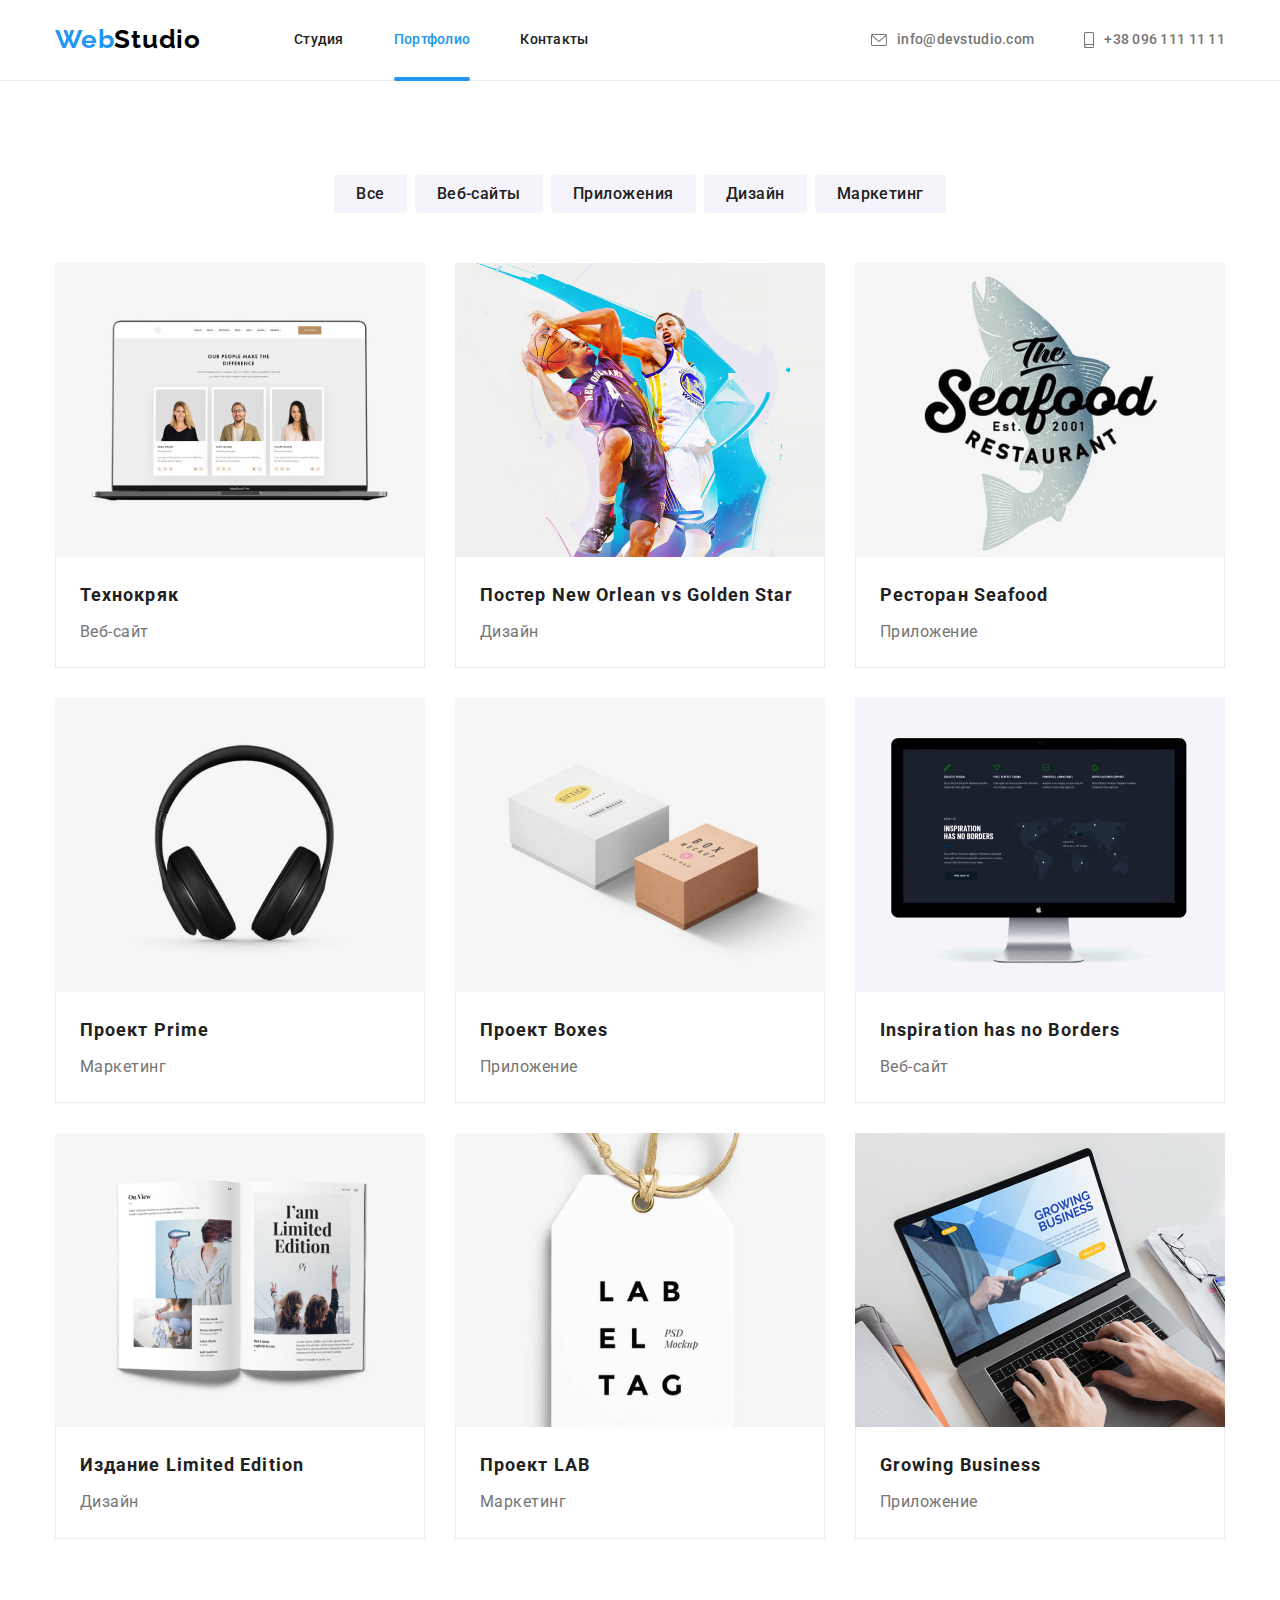
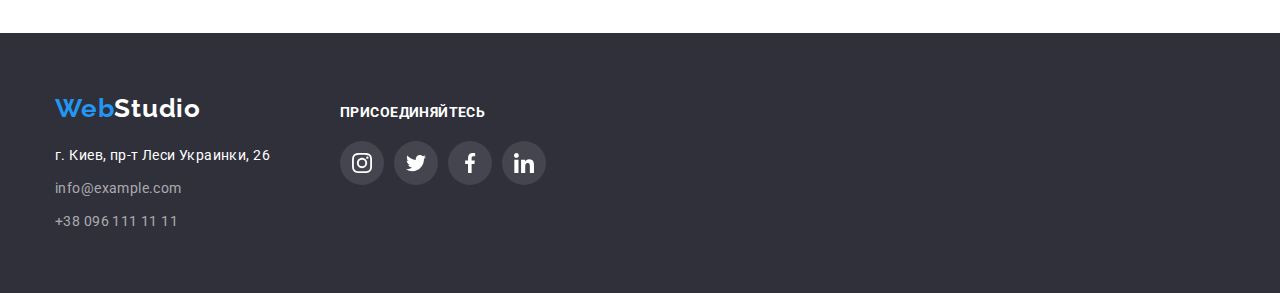
==== portfolio.html @ 6345ece2 "Оформляє форму" ====
<!DOCTYPE html>
<html lang="ru">
  <head>
    <meta charset="UTF-8" />
    <meta http-equiv="X-UA-Compatible" content="IE=edge" />
    <meta name="viewport" content="width=device-width, initial-scale=1.0" />
    <title>Document</title>
    <link rel="preconnect" href="https://fonts.googleapis.com" />
    <link rel="preconnect" href="https://fonts.gstatic.com" crossorigin />
    <link
      href="https://fonts.googleapis.com/css2?family=Raleway:wght@700&family=Roboto:wght@400;500;700;900&display=swap"
      rel="stylesheet"
    />
    <link
      rel="stylesheet"
      href="https://cdnjs.cloudflare.com/ajax/libs/modern-normalize/1.1.0/modern-normalize.min.css"
    />
    <link rel="stylesheet" href="./css/styles.css" />
  </head>
  <body>
    <!-- Шапка -->
    <header class="header">
      <div class="container flex-container">
        <nav class="header-nav">
          <a class="header-logo" href="./index.html">
            <span class="logo-blue">Web</span><span class="logo-black">Studio</span></a
          >
          <ul class="site-nav">
            <li class="item"><a href="./index.html" class="site-nav-link">Студия</a></li>
            <li class="item"><a href="./portfolio.html" class="site-nav-link current">Портфолио</a></li>
            <li class="item"><a href="" class="site-nav-link">Контакты</a></li>
          </ul>
        </nav>
        <ul class="nav-link">
          <li class="item">
            <a href="mailto:info@devstudio.com" class="nav-link-list">
               <svg class="icon-envelope" width="16" height="12">
                  <use href="./images/icons.svg#icon-icon-envelope"></use>
              </svg>info@devstudio.com</a>
          </li>
          <li class="item">
            <a href="tel:+380961111111" class="nav-link-list">
               <svg class="icon-smartphone" width="10" height="16">
              <use href="./images/icons.svg#icon-icon-smartphone"></use>
            </svg>+38 096 111 11 11</a>
          </li>
        </ul>
      </div>
    </header>
    <!-- Фільтр -->
    <main>
      <section class="filter">
        <div class="container">
          <h1 class="visually-hidden">Портфоліо</h1>
          <ul class="filter-list">
            <li class="filter-item"><button type="button" class="filter-buttom">Все</button></li>
            <li class="filter-item">
              <button type="button" class="filter-buttom">Веб-сайты</button>
            </li>
            <li class="filter-item">
              <button type="button" class="filter-buttom">Приложения</button>
            </li>
            <li class="filter-item"><button type="button" class="filter-buttom">Дизайн</button></li>
            <li class="filter-item">
              <button type="button" class="filter-buttom">Маркетинг</button>
            </li>
          </ul>
          <ul class="pictures">
            <li class="pictures-item">
              <a href="" class="cards-link">
                 <div class="card-thumb">
                <img src="./images/project_1.jpg" alt="Фото коллег" width="370" />
                <p class="pictures-top-text">Ресурс предлагает комплексные предложения с разным уровнем функционала и сервисов. Все это позволит посетителю получить исчерпывающие сведения  о компании или частном лице.</p>
              </div>
              <div class="heading">
                <h2 class="pictures-title">Технокряк</h2>
                <p class="pictures-text">Веб-сайт</p>
              </div>
              </a>
            </li>

            <li class="pictures-item">
              <a href="" class="cards-link">
              <div class="card-thumb">
                <img src="./images/project_2.jpg" alt="Постер" width="370" />
                 <p class="pictures-top-text">Ресурс предлагает комплексные предложения с разным уровнем функционала и сервисов. Все это позволит посетителю получить исчерпывающие сведения  о компании или частном лице.</p>
              </div>
              <div class="heading">
                <h2 class="pictures-title">Постер New Orlean vs Golden Star</h2>
                <p class="pictures-text">Дизайн</p>
              </div>
              </a>
             </li>

            <li class="pictures-item">
              <a href="" class="cards-link">
                <div class="card-thumb">
                <img src="./images/project_3.jpg" alt="Назва ресторану" width="370" />
                 <p class="pictures-top-text">Ресурс предлагает комплексные предложения с разным уровнем функционала и сервисов. Все это позволит посетителю получить исчерпывающие сведения  о компании или частном лице.</p>
              </div>
              <div class="heading">
                <h2 class="pictures-title">Ресторан Seafood</h2>
                <p class="pictures-text">Приложение</p>
              </div>
             </a>
              </li>

            <li class="pictures-item">
              <a href="" class="cards-link">
                <div class="card-thumb">
                <img src="./images/project_4.jpg" alt="Наушники" width="370" />
                 <p class="pictures-top-text">Ресурс предлагает комплексные предложения с разным уровнем функционала и сервисов. Все это позволит посетителю получить исчерпывающие сведения  о компании или частном лице.</p>
              </div>
              <div class="heading">
                <h2 class="pictures-title">Проект Prime</h2>
                <p class="pictures-text">Маркетинг</p>
              </div>
              </a>
              </li>

            <li class="pictures-item">
              <a href="" class="cards-link">
                 <div class="card-thumb">
                <img src="./images/project_5.jpg" alt="Коробки" width="370" />
                 <p class="pictures-top-text">Ресурс предлагает комплексные предложения с разным уровнем функционала и сервисов. Все это позволит посетителю получить исчерпывающие сведения  о компании или частном лице.</p>
              </div>
              <div class="heading">
                <h2 class="pictures-title">Проект Boxes</h2>
                <p class="pictures-text">Приложение</p>
              </div>
              </a>
             </li>

            <li class="pictures-item">
              <a href="" class="cards-link">
                <div class="card-thumb">
                <img src="./images/project_6.jpg" alt="Екран" width="370" />
                 <p class="pictures-top-text">Ресурс предлагает комплексные предложения с разным уровнем функционала и сервисов. Все это позволит посетителю получить исчерпывающие сведения  о компании или частном лице.</p>
              </div>
              <div class="heading">
                <h2 class="pictures-title">Inspiration has no Borders</h2>
                <p class="pictures-text">Веб-сайт</p>
              </div>
              </a>
              </li>

            <li class="pictures-item">
              <a href="" class="cards-link">
                <div class="card-thumb">
                <img src="./images/project_7.jpg" alt="Издание" width="370" />
                 <p class="pictures-top-text">Ресурс предлагает комплексные предложения с разным уровнем функционала и сервисов. Все это позволит посетителю получить исчерпывающие сведения  о компании или частном лице.</p>
              </div>
              <div class="heading">
                <h2 class="pictures-title">Издание Limited Edition</h2>
                <p class="pictures-text">Дизайн</p>
              </div>
              </a>
              </li>

            <li class="pictures-item">
              <a href="" class="cards-link">
                <div class="card-thumb">
                <img src="./images/project_8.jpg" alt="Проект" width="370" />
                 <p class="pictures-top-text">Ресурс предлагает комплексные предложения с разным уровнем функционала и сервисов. Все это позволит посетителю получить исчерпывающие сведения  о компании или частном лице.</p>
              </div>
              <div class="heading">
                <h2 class="pictures-title">Проект LAB</h2>
                <p class="pictures-text">Маркетинг</p>
              </div>
              </a>
              </li>

            <li class="pictures-item">
              <a href="" class="cards-link">
                <div class="card-thumb">
                <img src="./images/project_9.jpg" alt="Ноут" width="370" />
                 <p class="pictures-top-text">Ресурс предлагает комплексные предложения с разным уровнем функционала и сервисов. Все это позволит посетителю получить исчерпывающие сведения  о компании или частном лице.</p>
              </div>
              <div class="heading">
                <h2 class="pictures-title">Growing Business</h2>
                <p class="pictures-text">Приложение</p>
              </div>
              </a>
              </li>
          </ul>
        </div>
      </section>
    </main>
    <!--Футер-->
    <footer class="footer">
      <div class="container">
         <div class="address-main">
         <div class="footer-address">
           <a class="footer-logo" href="./index.html"
          ><span class="logo-blue">Web</span><span class="logo-white">Studio</span></a
        >
        <address>
          <ul class="footer-list">
            <li class="footer-item">
              <a class="footer-address_li" href="https://goo.gl/maps/6y7DoNega5djJpNc6" target="_blank"
                >г. Киев, пр-т Леси Украинки, 26</a
              >
            </li>
            <li class="footer-item">
              <a href="mailto:info@example.com" class="contact-link">info@example.com</a>
            </li>
            <li class="footer-item">
              <a href="tel:+380961111111" class="contact-link">+38 096 111 11 11</a>
            </li>
          </ul>
        </address>
      </div>
       <div class="join">
          <p class="join-title">присоединяйтесь</p>
          <ul class="join-list">
            <li class="join-item">
              <a href="" class="join-link">
                <svg class=footer-instagram" width="20" height="20">
                  <use href="./images/icons.svg#icon-instagram-2"></use>
                </svg>
              </a>
            </li>
            <li class="join-item">
              <a href="" class="join-link">
                <svg class="footer-twitter" width="20" height="20">
                  <use href="./images/icons.svg#icon-icon-twitter-1"></use>
                </svg>
              </a>
            </li>
             <li class="join-item">
              <a href="" class="join-link">
                <svg class="footer-facebook" widht="20" height="20">
                  <use href="./images/icons.svg#icon-icon-facebook-1"></use>
                </svg>
              </a>
            </li>
             <li class="join-item">
              <a href="" class="join-link">
                <svg class="footer-linkedin" widht="20" height="20">
                  <use href="./images/icons.svg#icon-linkedin-1"></use>
                </svg>
              </a>
            </li>
           </ul>

        </div>
        </div>
    </footer>
  </body>
</html>
---- css/styles.css ----
:root {
  --primery-text-color: #212121;
  --title-text-color: #757575;
  --secondary-title-text-color: rgba(255, 255, 255, 0.6);
  --third-title-text-color: #000000;
  --accent-color: #2196f3;
  --primery-background-color: #ffffff;
  --secondary-background-color: #f5f4fa;
  --white-color: #ffffff;
  --footer-color: #2f303a;
}
body {
  background: var(--primery-background-color);
  color: var(--primery-text-color);
  font-family: 'Roboto', sans-serif;
}
/* колір основного тексту #212121*/
/* вторинний колір тексту #757575 */
/* вторинний колір тексту rgba(255, 255, 255, 0.6 */
/* білий колір #FFFFFF */
/* акцент #2196F3 */
/* вторинний колір фону #F5F4FA */
/* вторинний колір фону #2F303A */
/* вторинний колір фону FFFFFF */

/* Логотип */
.container {
  width: 1200px;
  padding-left: 15px;
  padding-right: 15px;
  margin-left: auto;
  margin-right: auto;
}
/* Шапка */
.header {
  border-bottom: 1px solid #ececec;
}
.flex-container {
  align-items: center;
  display: flex;
  justify-content: space-between;
}
.header-nav {
  display: flex;
  align-items: center;
}
.header-logo {
  text-decoration: none;
  margin-right: 93px;
  display: flex;
}
.logo-blue {
  font-family: 'Raleway';
  font-weight: 700;
  font-size: 26px;
  line-height: 1.2;
  letter-spacing: 0.03em;
  color: var(--accent-color);
}
.logo-black {
  font-family: 'Raleway';
  font-weight: 700;
  font-size: 26px;
  line-height: 1.2;
  letter-spacing: 0.03em;
  color: var(--third-title-text-color);
}
.site-nav-link current {
  position: absolute;
  width: 48px;
  height: 4px;
  left: 453px;
  top: 76px;
  background: var(--accent-color);
  border-radius: 2px;
}
/* Site nav */
.site-nav {
  padding: 0;
  margin: 0;
  list-style: none;
  display: flex;
}
.nav-link {
  padding: 0;
  margin: 0;
  list-style: none;
  display: flex;
  justify-content: end;
  align-items: center;
}
.item {
  margin-right: 50px;
}
.item:last-child {
  margin-right: 0;
}

.nav-link .icon-phone:hover,
.nav-link .icon-phone:focus {
  color: var(--accent-color);
}
.nav-link .icon-envelope:hover,
.nav-link .icon-envelope:focus {
  color: var(--accent-color);
}

.site-nav-link {
  padding-top: 32px;
  padding-bottom: 32px;
  font-weight: 500;
  font-size: 14px;
  line-height: 1.14;
  letter-spacing: 0.02em;
  color: var(--primery-text-color);
  text-decoration: none;
  display: flex;
  align-items: center;
  transition: color 250ms cubic-bezier(0.4, 0, 0.2, 1);
}
.site-nav-link:hover,
.site-nav-link:focus {
  color: var(--accent-color);
}
.site-nav-link.current {
  color: var(--accent-color);
  position: relative;
}
.site-nav-link.current::after {
  content: '';
  position: absolute;
  display: block;
  width: 100%;
  height: 4px;
  background-color: var(--accent-color);
  border-radius: 2px;
  left: 0;
  bottom: -1px;
}
.link {
  font-weight: 500;
  font-size: 14px;
  line-height: 1.14;
  letter-spacing: 0.02em;
  color: var(--primery-text-color);
}
.icon-envelope {
  width: 16px;
  height: 12px;
  margin-right: 10px;
  fill: currentColor;
}
.icon-smartphone {
  width: 10px;
  height: 16px;
  margin-right: 10px;
  fill: currentColor;
}
.nav-link-list {
  padding-top: 32px;
  padding-bottom: 32px;
  font-weight: 500;
  font-size: 14px;
  line-height: 1.14;
  letter-spacing: 0.02em;
  color: var(--title-text-color);
  text-decoration: none;
  display: flex;
  align-items: center;
  transition: color 250ms cubic-bezier(0.4, 0, 0.2, 1);
}
.nav-link-list:hover,
.nav-link-list:focus {
  color: var(--accent-color);
}

/* Секція 1 */
.hero {
  background-color: var(--footer-color);
  text-align: center;
  padding-top: 200px;
  padding-bottom: 200px;
}
.overlay {
  height: 600px;
  max-width: 1600px;
  margin-right: auto;
  margin-left: auto;
  background-image: linear-gradient(to right, rgba(47, 48, 58, 0.4), rgba(47, 48, 58, 0.4)),
    url(../images/overlay.jpg);
  background-repeat: no-repeat;
  background-size: cover;
  background-position: center;
  background-color: #2f303a;
}
.hero-title {
  margin-top: 0;
  margin-bottom: 30px;
  font-weight: 900;
  font-size: 44px;
  line-height: 1.4;
  letter-spacing: 0.06em;
  text-transform: uppercase;
  color: var(--white-color);
}
.hero-buttom {
  display: inline-block;
  padding: 10px 32px;
  border-radius: 4px;
  font-weight: 700;
  font-size: 16px;
  line-height: 1.9;
  letter-spacing: 0.06em;
  cursor: pointer;
  color: var(--white-color);
  background-color: var(--accent-color);
  border: 0;
  /* 0px 4px 4px rgba(0, 0, 0, 0.15); */
}
/* Секція 2 */
.section {
  padding-top: 94px;
  padding-bottom: 94px;
  background: var(--primery-background-color);
}
.visually-hidden {
  position: absolute;
  white-space: nowrap;
  width: 1px;
  height: 1px;
  overflow: hidden;
  border: 0;
  padding: 0;
  clip: rect(0 0 0 0);
  clip-path: inset(50%);
  margin: -1px;
}
.features-icon {
  display: flex;
  width: 270px;
  height: 120px;
  justify-content: center;
  align-items: center;
  margin-bottom: 30px;
  border-radius: 4px;

  background-color: #f5f4fa;
}
.section-list {
  list-style: none;
  padding: 0;
  margin: 0;
  display: flex;
}
.section-link {
  margin-right: 30px;
  width: 270px;
}
.section-link:last-child {
  margin-right: 0;
}
.section-title {
  margin-top: 30px;
  margin-bottom: 10px;
  font-weight: 700;
  font-size: 14px;
  line-height: 1.14;
  letter-spacing: 0.03em;
  text-transform: uppercase;
  color: var(--primery-text-color);
}
h1,
h2,
h3,
p {
  margin: 0;
}
.text {
  font-size: 14px;
  line-height: 1.7;
  letter-spacing: 0.03em;
  color: var(--title-text-color);
}
/* Секція 3 */
.section-pictures {
  padding-top: 0;
}
.title {
  margin-top: 0;
  margin-bottom: 50px;
  font-weight: 700;
  font-size: 36px;
  line-height: 1.2;
  text-align: center;
  letter-spacing: 0.03em;
  color: var(--primery-text-color);
}
.pictures-list {
  list-style: none;
  padding: 0;
  margin: 0;
  display: flex;
}
.images {
  margin-right: 30px;
}
.images:last-child {
  margin-right: 0;
}
img {
  display: block;
  max-width: 100%;
  height: auto;
}
.addition {
  position: relative;
  width: 370px;
}
.pictures-addition {
  position: absolute;
  display: flex;
  bottom: 0;
  width: 370px;
  height: 70px;
  background-color: rgba(47, 48, 58, 0.8);
  justify-content: center;
  align-items: center;
}
.title-pictures {
  display: flex;
  align-items: center;
  font-family: 'Roboto';
  font-style: normal;
  font-weight: 700;
  font-size: 14px;
  line-height: 16px;
  letter-spacing: 0.03em;
  text-transform: uppercase;
  color: var(--white-color);
  justify-content: center;
}
/* Секція 4 */
.workers {
  padding-top: 94px;
  background: var(--secondary-background-color);
}
.title {
  margin-bottom: 50px;
}
.workers-list {
  list-style: none;
  padding: 0;
  margin: 0;
  display: flex;
  flex-wrap: wrap;
}
.workers-item {
  margin-right: 30px;
  background-color: var(--white-color);
}
.workers-item:last-child {
  margin-right: 0;
}
.workers-title {
  margin-bottom: 10px;
  font-weight: 500;
  font-size: 16px;
  line-height: 1.2;
  letter-spacing: 0.03em;
  color: var(--primery-text-color);
}
.caption {
  padding-top: 30px;
  padding-bottom: 30px;
  text-align: center;
  box-shadow: 0px 1px 3px rgba(0, 0, 0, 0.12), 0px 1px 1px rgba(0, 0, 0, 0.14),
    0px 2px 1px rgba(0, 0, 0, 0.2);
}
.workers-text {
  margin-bottom: 16px;
  font-size: 16px;
  line-height: 1.2;
  letter-spacing: 0.03em;
  color: var(--title-text-color);
}
.workers-soc-list {
  display: flex;
  justify-content: center;
  padding: 0;
  margin: 0;
  list-style: none;
}
.workers-soc-item {
  margin-right: 10px;
}
.workers-soc-item:last-child {
  margin-right: 0;
}
.workers-soc-link {
  width: 44px;
  height: 44px;
  border-radius: 50%;
  display: flex;
  justify-content: center;
  align-items: center;
  fill: #afb1b8;
  transition: background-color 250ms cubic-bezier(0.4, 0, 0.2, 1),
    fill 250ms cubic-bezier(0.4, 0, 0.2, 1);
}
.workers-soc-link:hover {
  fill: var(--white-color);
  background-color: var(--accent-color);
}
.workers-soc-link:focus {
  fill: var(--white-color);
  background-color: var(--accent-color);
}
/* Клієнти */
.clients-list {
  list-style: none;
  padding: 0;
  margin: 0;
  display: flex;
  justify-content: center;
}
.clients-item {
  margin-right: 30px;
}
.clients-item:last-child {
  margin-right: 0;
}
.clients-link {
  width: 170px;
  height: 92px;
  border: 1px solid #afb1b8;
  display: flex;
  justify-content: center;
  align-items: center;
  fill: #afb1b8;
  background-color: transparent;
  box-sizing: border-box;
  border-radius: 4px;
  transition: border-radius 250ms cubic-bezier(0.4, 0, 0.2, 1),
    fill 250ms cubic-bezier(0.4, 0, 0.2, 1);
}

.clients-link:hover,
.clients-link:focus {
  fill: var(--accent-color);
}
.clients-link:hover,
.clients-link:focus {
  border-color: var(--accent-color);
}

/* Портфоліо */
/* Фільтр */
.filter {
  padding-top: 94px;
  padding-bottom: 94px;
  background: var(--primery-background-color);
}
.filter-list {
  padding: 0;
  margin: 0;
  list-style: none;
  display: flex;
  justify-content: center;
  margin-bottom: 50px;
}
.filter-list .filter-item:not(:last-child) {
  margin-right: 8px;
}
.filter-list .filter-item {
  justify-content: center;
  display: inline-block;
}
.filter-buttom {
  padding: 6px 22px;
  font-weight: 500;
  font-size: 16px;
  line-height: 1.6;
  align-items: center;
  letter-spacing: 0.03em;
  color: var(--primery-text-color);
  background: var(--secondary-background-color);
  cursor: pointer;
  border: 0;
  border-radius: 4px;
  transition: background-color 250ms cubic-bezier(0.4, 0, 0.2, 1),
    color 250ms cubic-bezier(0.4, 0, 0.2, 1), box-shadow 250ms cubic-bezier(0.4, 0, 0.2, 1);
}
.filter-buttom:hover,
.filter-buttom:focus {
  color: var(--white-color);
  background: var(--accent-color);
  box-shadow: 0px 3px 1px rgba(0, 0, 0, 0.1), 0px 1px 2px rgba(0, 0, 0, 0.08),
    0px 2px 2px rgba(0, 0, 0, 0.12);
}
/* Картинки */
p,
h2 {
  margin: 0;
}
.pictures {
  list-style: none;
  margin: 0;
  padding: 0;
  flex-wrap: wrap;
  display: flex;
  flex-wrap: wrap;
  margin-top: -30px;
  margin-left: -30px;
}
.pictures .pictures-item {
  flex-basis: calc(100% / 3 - 30px);
  margin-left: 30px;
  margin-top: 30px;
}
.card-thumb {
  position: relative;
  overflow: hidden;
}
.pictures-item {
  background: var(--primery-background-color);
}

.pictures-top-text {
  position: absolute;
  height: 100%;
  top: 0;
  left: 0;
  font-family: 'Roboto';
  font-style: normal;
  font-weight: 400;
  font-size: 18px;
  line-height: 1.5;
  /* or 156% */
  letter-spacing: 0.03em;
  padding: 63px 24px;
  color: var(--white-color);
  background-color: var(--accent-color);
  transform: translateY(100%);
  transition: transform 250ms;
}

.heading {
  padding-left: 24px;
  padding-right: 24px;
  padding-bottom: 20px;
  padding-top: 20px;
  border-right: 1px solid #ececec;
  border-left: 1px solid #ececec;
  border-bottom: 1px solid #ececec;
}
.pictures-title {
  margin-bottom: 4px;
  font-weight: 700;
  font-size: 18px;
  line-height: 2;
  letter-spacing: 0.06em;
  color: var(--primery-text-color);
}
.pictures-text {
  font-size: 16px;
  line-height: 1.9;
  letter-spacing: 0.03em;
  color: var(--title-text-color);
}
.cards-link {
  display: block;
  text-decoration: none;
  transition: box-shadow 250ms cubic-bezier(0.4, 0, 0.2, 1);
}
.cards-link:hover,
.cards-link:focus {
  box-shadow: 0px 1px 1px rgba(0, 0, 0, 0.12), 0px 4px 4px rgba(0, 0, 0, 0.06),
    1px 4px 6px rgba(0, 0, 0, 0.16);
}
.cards-link:hover .pictures-top-text,
.cards-link:focus .pictures-top-text {
  transform: translateY(0);
}
/* Футер */
.footer {
  background: var(--footer-color);
  padding-top: 60px;
  padding-bottom: 60px;
}
.address-main {
  display: flex;
  align-items: baseline;
}
.footer-address {
  margin-right: 70px;
}
.footer-logo {
  text-decoration: none;
  display: block;
  margin-bottom: 20px;
}
.footer-list {
  list-style: none;
  padding: 0;
  margin: 0;
}
.logo-blue {
  font-family: 'Raleway';
  font-style: normal;
  font-weight: 700;
  font-size: 26px;
  line-height: 1.2;
  letter-spacing: 0.03em;
  color: var(--accent-color);
}
.logo-white {
  font-family: 'Raleway';
  font-style: normal;
  font-weight: 700;
  font-size: 26px;
  line-height: 1.2;
  letter-spacing: 0.03em;
  color: var(--white-color);
}
.footer-item {
  margin-bottom: 9px;
}
.footer-item:last-child {
  margin-bottom: 0;
}
.footer-address_li {
  margin-bottom: 20px;
  font-style: normal;
  font-weight: 400;
  font-size: 14px;
  line-height: 1.7;
  letter-spacing: 0.03em;
  color: var(--white-color);
  text-decoration: none;
}
.contact-link {
  margin-bottom: 9px;
  font-style: normal;
  font-weight: 400;
  font-size: 14px;
  line-height: 1.7;
  letter-spacing: 0.03em;
  color: var(--secondary-title-text-color);
  text-decoration: none;
}
.join-title {
  margin-bottom: 20px;
  font-family: 'Roboto';
  font-style: normal;
  font-weight: 700;
  font-size: 14px;
  line-height: 1.14;
  letter-spacing: 0.03em;
  text-transform: uppercase;
  color: var(--white-color);
}
.join-list {
  list-style: none;
  padding: 0;
  margin: 0;
  display: flex;
  justify-content: center;
}
.join-item {
  margin-right: 10px;
}
.join-item:last-child {
  margin-right: 0;
}

.join-link {
  width: 44px;
  height: 44px;
  border-radius: 50%;
  display: flex;
  justify-content: center;
  align-items: center;
  fill: var(--white-color);
  background-color: rgba(255, 255, 255, 0.1);
  transition: background-color 250ms cubic-bezier(0.4, 0, 0.2, 1),
    fill 250ms cubic-bezier(0.4, 0, 0.2, 1);
}
.join-link:hover {
  fill: var(--white-color);
  background-color: var(--accent-color);
}
.join-link:focus {
  fill: var(--white-color);
  background-color: var(--accent-color);
}
/* Форма */
.post-form {
  margin-left: 93px;
}
.post-title {
  margin-bottom: 20px;
  font-family: 'Roboto';
  font-style: normal;
  font-weight: 700;
  font-size: 14px;
  line-height: 1.14;
  letter-spacing: 0.03em;
  text-transform: uppercase;
  color: var(--white-color);
}
.input-block {
  display: flex;
}
.post-input {
  width: 358px;
  height: 50px;
  padding-top: 15px;
  padding-bottom: 15px;
  padding-left: 16px;
  border: 1px solid rgba(255, 255, 255, 0.3);
  border-radius: 4px;

  font-family: 'Roboto';
  font-style: normal;
  font-weight: 400;
  font-size: 16px;
  line-height: 1.25;
  /* identical to box height, or 125% */

  align-items: center;
  letter-spacing: 0.03em;

  color: rgba(255, 255, 255, 0.6);
  background-color: transparent;
}
.post-button {
  display: flex;
  justify-content: center;
  align-items: center;
  min-width: 200px;
  margin-left: 12px;
  padding: 10px 28px;
  border: none;
  box-shadow: 0px 4px 4px rgba(0, 0, 0, 0.15);
  border-radius: 4px;
  font-family: 'Roboto';
  font-style: normal;
  font-weight: 700;
  font-size: 16px;
  line-height: 1.9;
  /* identical to box height, or 188% */
  letter-spacing: 0.06em;
  color: var(--white-color);
  background-color: var(--accent-color);
  cursor: pointer;
  transition: background-color 250ms cubic-bezier(0.4, 0, 0.2, 1);
}
.post-button:hover,
.post-button:focus {
  color: var(--white-color);
  background-color: var(--accent-color);
}
.post-icon {
  margin-left: 10px;
}

/* Бекдроп */
.backdrop {
  position: fixed;
  width: 100%;
  height: 100%;
  top: 0;
  left: 0;
  background-color: rgba(85, 85, 85, 0.4);
  transition: opacity 250ms cubic-bezier(0.4, 0, 0.2, 1),
    visibility 250ms cubic-bezier(0.4, 0, 0.2, 1);
}
.modal {
  min-height: 581px;
  min-width: 528px;
  background-color: var(--white-color);
  border-radius: 4px;
  box-shadow: 0px 1px 3px rgba(0, 0, 0, 0.12), 0px 1px 1px rgba(0, 0, 0, 0.14),
    0px 2px 1px rgba(0, 0, 0, 0.2);
  position: absolute;
  top: 50%;
  left: 50%;
  transform: translate(-50%, -50%);
  padding: 40px;
}
.modal-close {
  display: flex;
  justify-content: center;
  align-items: center;
  width: 30px;
  height: 30px;
  color: #000000;
  border-radius: 50%;
  border: 1px solid rgba(0, 0, 0, 0.1);
  background-color: transparent;
  position: absolute;
  top: 8px;
  right: 8px;
  cursor: pointer;
}
.modal-close:hover {
  color: var(--accent-color);
  border: 1px solid var(--accent-color);
}
.modal-close:focus {
  color: var(--accent-color);
  border: 1px solid var(--accent-color);
}
.close-cross {
  fill: currentColor;
}

.is-hidden {
  opacity: 0;
  pointer-events: none;
  visibility: hidden;
  translate: transition;
}

.modal-title {
  font-family: 'Roboto';
  font-style: normal;
  font-weight: 700;
  font-size: 20px;
  line-height: 1.15;
  text-align: center;
  letter-spacing: 0.03em;
  text-align: center;
  color: var(--primery-text-color);
  margin-bottom: 12px;
}
.modal-form {
  position: relative;
}
.modal-icon {
  position: absolute;
}
.modal-lable {
  font-family: 'Roboto';
  font-style: normal;
  font-weight: 400;
  font-size: 12px;
  line-height: 1.2;
  /* identical to box height */
  letter-spacing: 0.01em;
  color: var(--title-text-color);
}
.modal-input {
  width: 448px;
  height: 40px;
  border: 1px solid rgba(33, 33, 33, 0.2);
  border-radius: 4px;
  margin-bottom: 10px;
  padding-top: 11px;
  padding-bottom: 11px;
  padding-left: 12px;
  background-color: transparent;
}
.textarea {
  width: 448px;
  height: 120px;
  margin-bottom: 20px;
  padding: 12px 16px;
  border: 1px solid rgba(33, 33, 33, 0.2);
  box-sizing: border-box;
  border-radius: 4px;
  resize: none;
}
.placeholder {
  font-family: 'Roboto';
  font-style: normal;
  font-weight: 400;
  font-size: 14px;
  line-height: 1.14;
  letter-spacing: 0.01em;
  color: rgba(117, 117, 117, 0.5);
}
.checkbox-label {
  align-items: center;
  margin-bottom: 30px;
  cursor: pointer;
}
.checkbox-input {
}
.checkbox-text {
  font-family: 'Roboto';
  font-style: normal;
  font-weight: 400;
  font-size: 14px;
  line-height: 1.7;
  /* identical to box height, or 171% */
  letter-spacing: 0.03em;
  color: var(--title-text-color);
}
.modal-button {
  display: flex;
  width: 200px;
  height: 50px;
  justify-content: center;
  padding-top: 10px;
  padding-right: 55px;
  padding-bottom: 10px;
  padding-left: 56px;
  border: none;
  border-radius: 4px;
  color: #ffffff;
  background: #188ce8;
  box-shadow: 0px 4px 4px rgba(0, 0, 0, 0.15);
  font-family: 'Roboto';
  font-style: normal;
  font-weight: 700;
  font-size: 16px;
  line-height: 1.9;
  /* identical to box height, or 188% */
  align-items: center;
  text-align: center;
  letter-spacing: 0.06em;
  cursor: pointer;
}
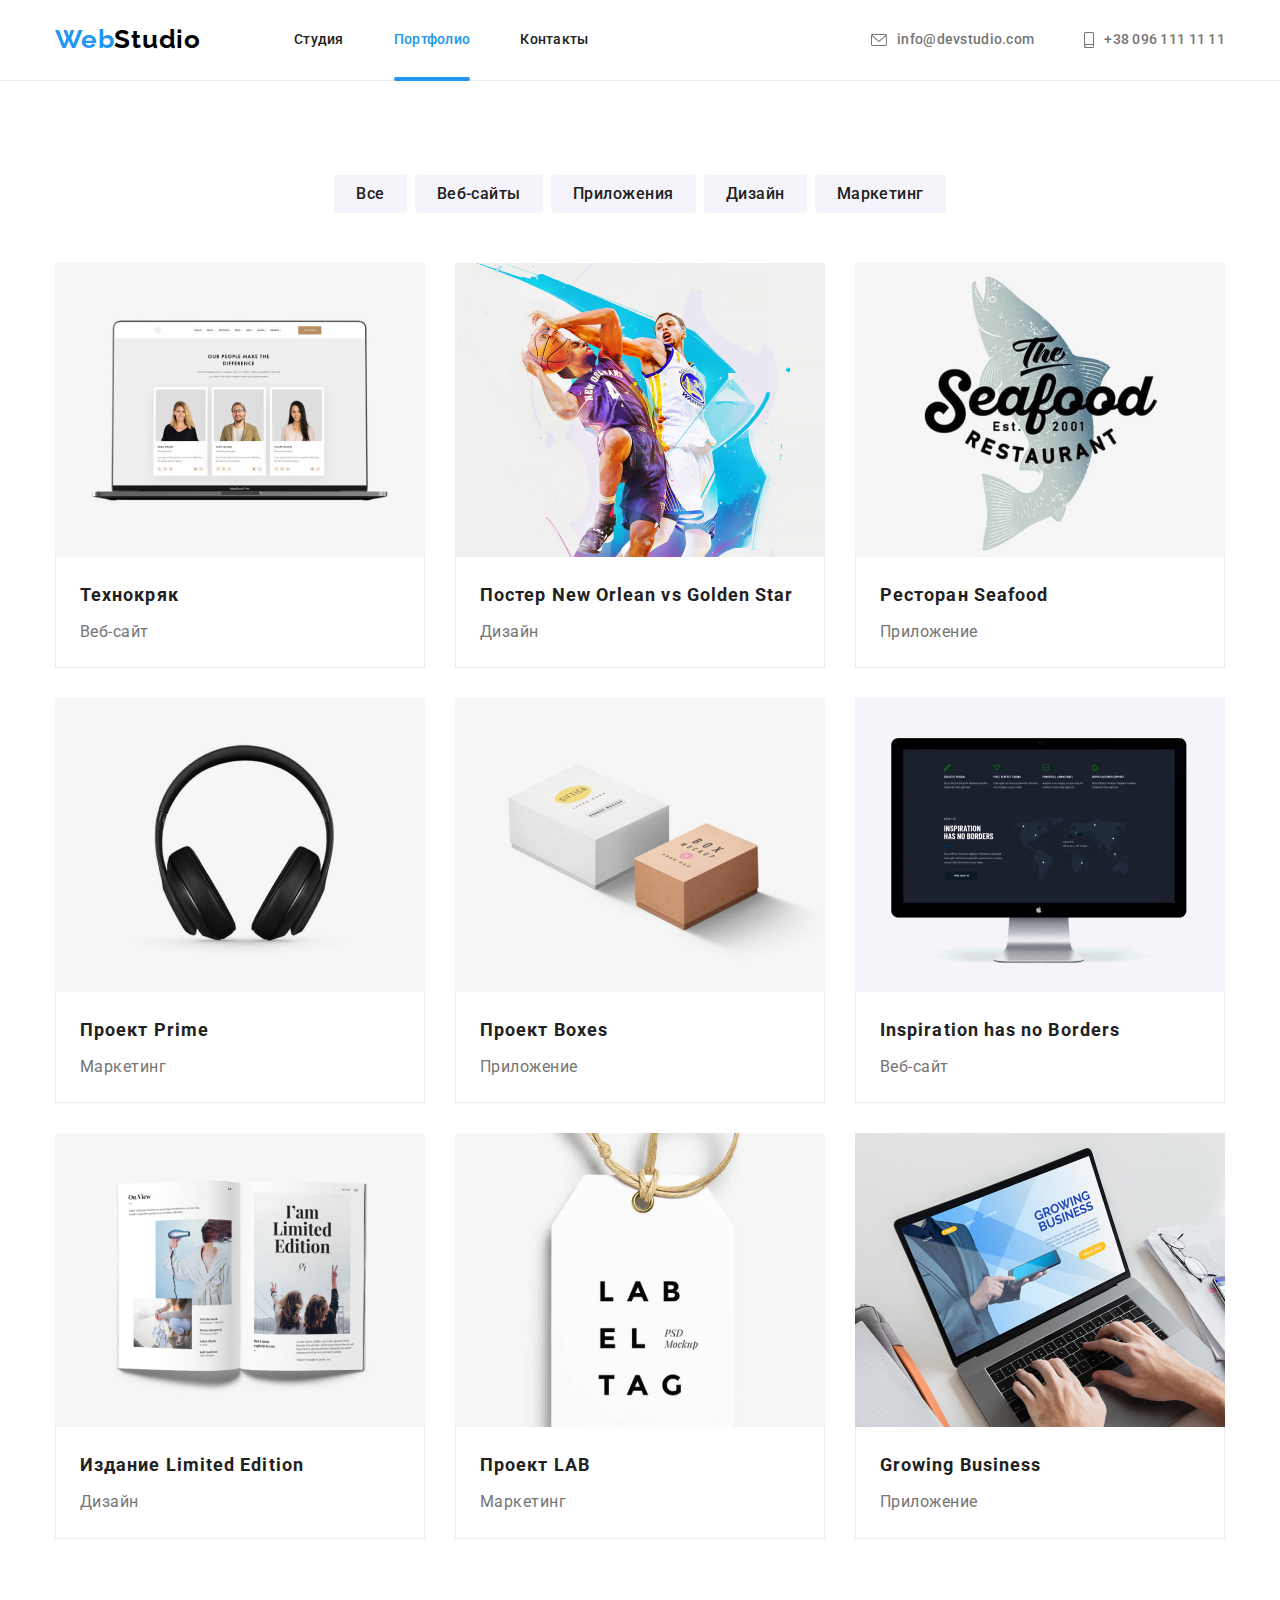
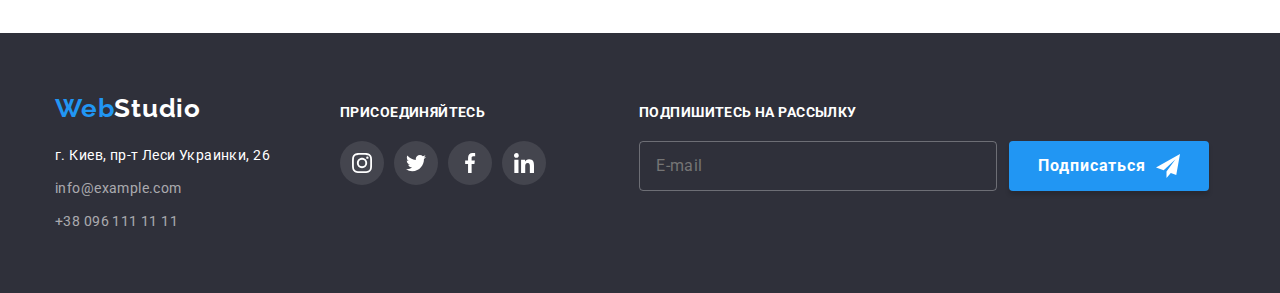
==== commit 78577ed7: "Редагує текстареа" ====
--- a/portfolio.html
+++ b/portfolio.html
@@ -251,7 +251,18 @@
               </a>
             </li>
            </ul>
-
+          </div>
+           <form class="post-form">
+          <p class="post-title">Подпишитесь на рассылку</p>
+         <div class="input-block">
+            <input type="email" name="email" placeholder="E-mail" class="post-input">
+          <button type="submit" class="post-button">Подписаться
+            <svg class="post-icon" width="24" height="24">
+              <use href="./images/icons.svg#icon-icon-send"></use>
+            </svg>
+          </button>
+         </div>
+        </form>
         </div>
         </div>
     </footer>
--- a/css/styles.css
+++ b/css/styles.css
@@ -762,6 +762,7 @@
 }
 .post-icon {
   margin-left: 10px;
+  fill: var(--white-color);
 }
 
 /* Бекдроп */
@@ -834,13 +835,28 @@
   color: var(--primery-text-color);
   margin-bottom: 12px;
 }
-.modal-form {
+.form {
+  width: 448px;
+  margin-left: auto;
+  margin-right: auto;
+}
+.modal-div {
   position: relative;
+  margin-bottom: 10px;
+  display: block;
+  flex-direction: column;
 }
 .modal-icon {
+  width: 13px;
+  height: 13px;
   position: absolute;
+  left: 12px;
+  top: 70%;
+  transform: translateY(-70%);
+  fill: #212121;
 }
 .modal-lable {
+  margin-bottom: 4px;
   font-family: 'Roboto';
   font-style: normal;
   font-weight: 400;
@@ -855,22 +871,34 @@
   height: 40px;
   border: 1px solid rgba(33, 33, 33, 0.2);
   border-radius: 4px;
-  margin-bottom: 10px;
-  padding-top: 11px;
-  padding-bottom: 11px;
-  padding-left: 12px;
+  margin: 0;
+  padding: 11px 12px;
   background-color: transparent;
+  outline: transparent;
+}
+.modal-input:focus ~ .modal-icon {
+  fill: var(--accent-color);
+}
+.modal-input:focus {
+  border-color: var(--accent-color);
 }
 .textarea {
+  display: inline-block;
   width: 448px;
   height: 120px;
   margin-bottom: 20px;
   padding: 12px 16px;
   border: 1px solid rgba(33, 33, 33, 0.2);
-  box-sizing: border-box;
   border-radius: 4px;
   resize: none;
-}
+  transition: border 250ms cubic-bezier(0.4, 0, 0.2, 1);
+  outline: transparent;
+}
+
+.textarea:focus {
+  border-color: var(--accent-color);
+}
+
 .placeholder {
   font-family: 'Roboto';
   font-style: normal;
@@ -880,14 +908,37 @@
   letter-spacing: 0.01em;
   color: rgba(117, 117, 117, 0.5);
 }
-.checkbox-label {
-  align-items: center;
+.checkbox-input {
+  -webkit-appearance: none;
+  -moz-appearance: none;
+  appearance: none;
+}
+
+.checkbox-input:checked + .icon-check {
+  background-color: var(--accent-color);
+  background-origin: border-box;
+  border-color: none;
+}
+.checkbox-input:checked + .icon-check {
+  fill: #ffffff;
+}
+.icon-check {
+  width: 16px;
+  height: 15px;
+  border: 2px solid var(--primery-text-color);
+  border-radius: 4px;
+  opacity: 1;
+  transition: opacity 250ms cubic-bezier(0.4, 0, 0.2, 1);
+  fill: #ffffff;
+}
+.icon-check:focus {
+  fill: #ffffff;
+  background-color: var(--accent-color);
+}
+
+.checkbox-text {
   margin-bottom: 30px;
-  cursor: pointer;
-}
-.checkbox-input {
-}
-.checkbox-text {
+  padding-right: 7px;
   font-family: 'Roboto';
   font-style: normal;
   font-weight: 400;
@@ -897,8 +948,12 @@
   letter-spacing: 0.03em;
   color: var(--title-text-color);
 }
+.checkbox-link {
+  display: inline-block;
+  color: var(--accent-color);
+}
 .modal-button {
-  display: flex;
+  display: block;
   width: 200px;
   height: 50px;
   justify-content: center;
@@ -921,4 +976,6 @@
   text-align: center;
   letter-spacing: 0.06em;
   cursor: pointer;
-}
+  transition: background-color 250ms cubic-bezier(0.4, 0, 0.2, 1);
+  margin: auto;
+}
